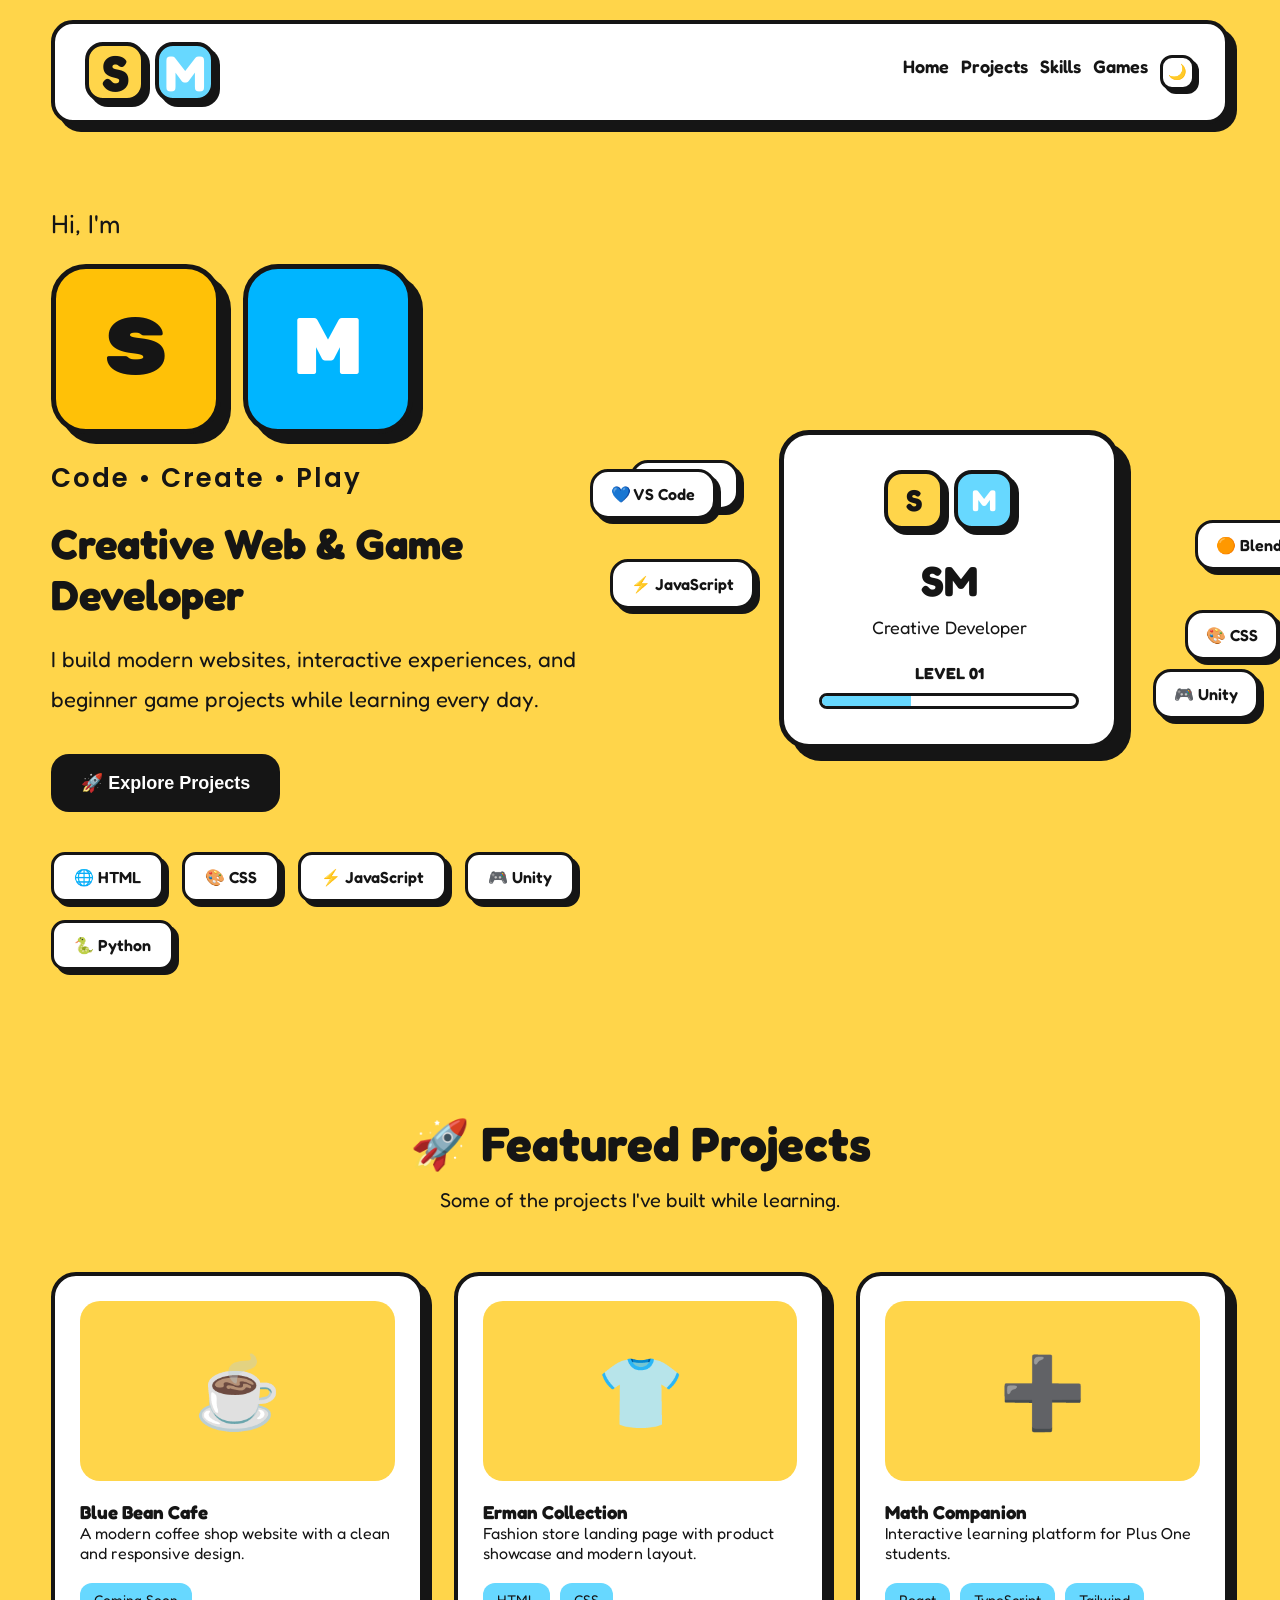
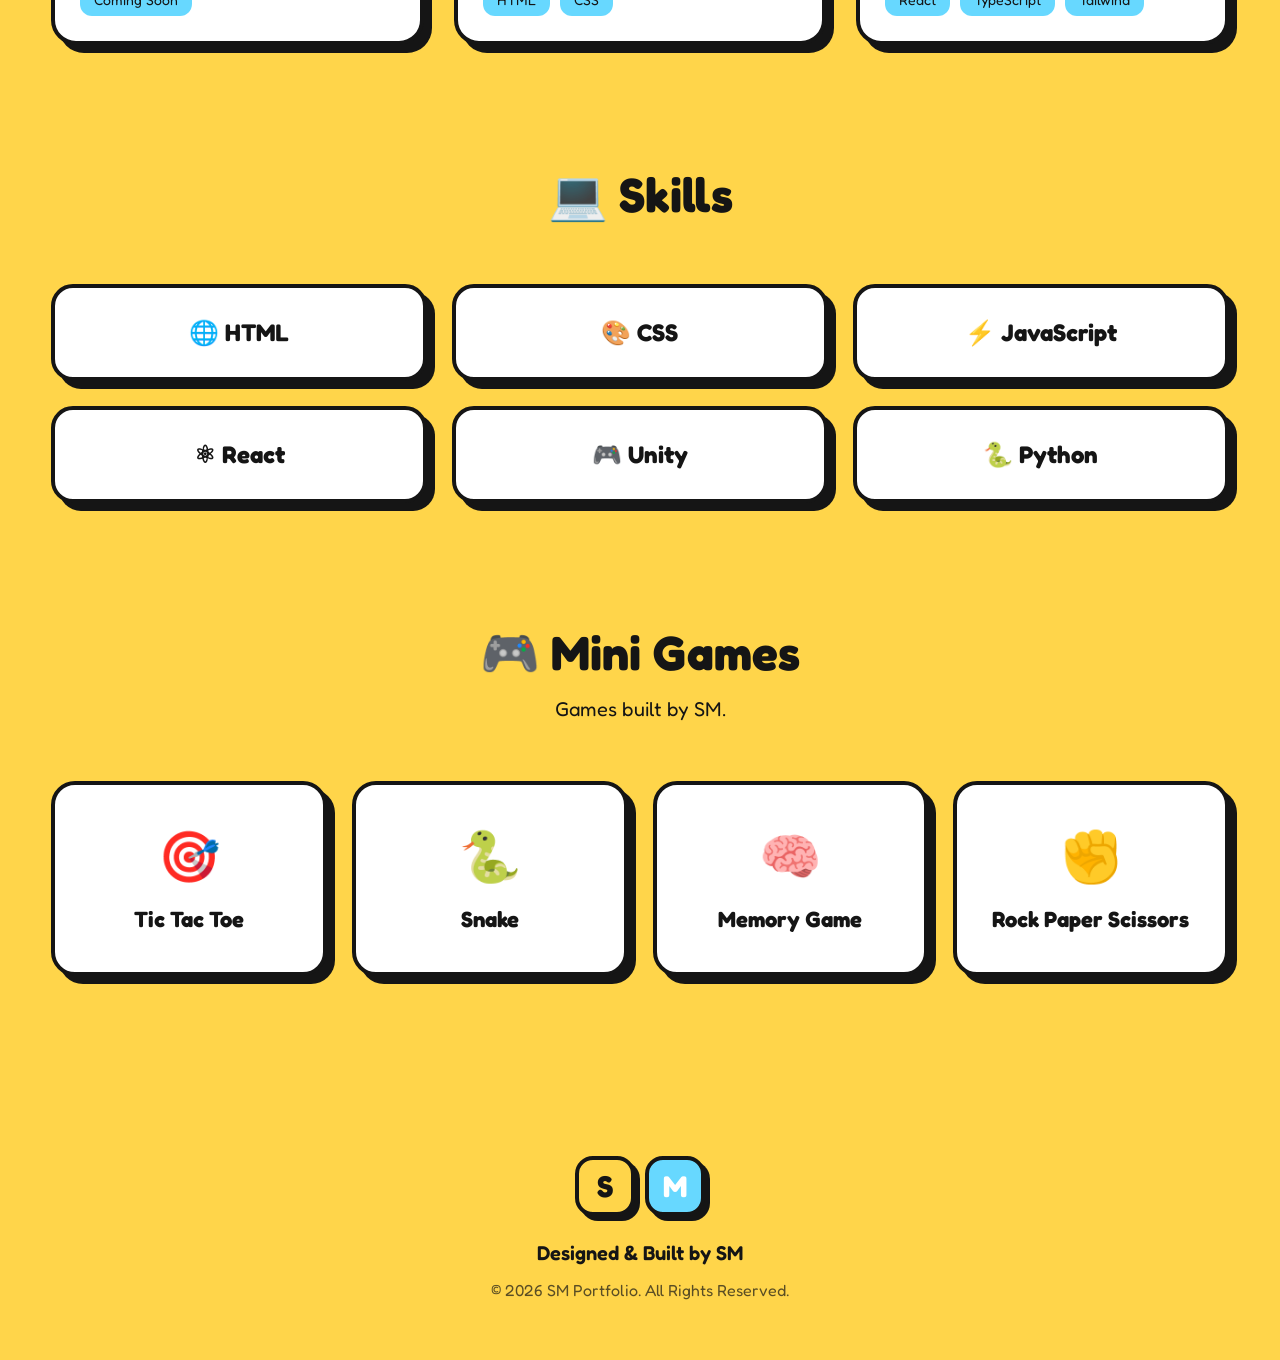
==== index.html @ 22389bac "Add files via upload" ====
<!DOCTYPE html>
<html lang="en">

<head>

    <meta charset="UTF-8">
    <meta name="viewport" content="width=device-width, initial-scale=1.0, maximum-scale=1.0, user-scalable=no">

    <title>SM</title>

    <link rel="icon" type="image/png" sizes="32x32" href="assets/images/logo (1).png">

    <!-- Google Font -->
    <link rel="preconnect" href="https://fonts.googleapis.com">

<link rel="preconnect" href="https://fonts.gstatic.com" crossorigin>

<link href="https://fonts.googleapis.com/css2?family=Rubik+Mono+One&family=Poppins:wght@400;500;600;700&display=swap" rel="stylesheet">

    <!-- CSS -->
    <link rel="stylesheet" href="css/style.css">

</head>

<body>

    <!-- =========================
         NAVBAR
    ========================== -->

    <header>

        <nav class="navbar">

            <div class="logo">

                <div class="logo-letter yellow-box">
                    S
                </div>

                <div class="logo-letter blue-box">
                    M
                </div>

            </div>

            <ul class="nav-links">
                <!-- Dark Mode Toggle Button -->
                <li><a href="#home">Home</a></li>

                <li><a href="#projects">Projects</a></li>

                <li><a href="#skills">Skills</a></li>

                <li><a href="#games">Games</a></li>

                <li><button id="dark-mode-toggle" class="dark-toggle-btn">🌙</button></li>
            </ul>

        </nav>

    </header>

    <!-- =========================
         HERO
    ========================== -->

    <section id="home" class="hero">

        <!-- LEFT -->

        <div class="hero-left">

            <p class="hello">
                  Hi, I'm
            </p>

            <div class="hero-logo">

    <div class="logo-box logo-s">
        S
    </div>

    <div class="logo-box logo-m">
        M
    </div>

</div>

<p class="brand-tagline">
    Code • Create • Play
</p>

            <h2>
                Creative Web & Game Developer
            </h2>

            <p class="hero-text">

                I build modern websites,
                interactive experiences,
                and beginner game projects
                while learning every day.

            </p>

            <div class="hero-buttons">

                <button class="primary-btn">

                    🚀 Explore Projects

                </button>

            </div>

            <!-- Skill Badges -->

            <div class="skill-badges">

                <div class="badge">
                    🌐 HTML
                </div>

                <div class="badge">
                    🎨 CSS
                </div>

                <div class="badge">
                    ⚡ JavaScript
                </div>

                <div class="badge">
                    🎮 Unity
                </div>

                <div class="badge">
                    🐍 Python
                </div>

            </div>

        </div>

        <!-- RIGHT -->

        <div class="hero-right">

            <!-- PLAYER CARD -->

            <div class="player-card">

                <div class="player-logo">

                    <div class="logo">

                        <div class="logo-letter yellow-box">
                            S
                        </div>

                        <div class="logo-letter blue-box">
                            M
                        </div>

                    </div>

                </div>

                <h2>SM</h2>

                <p>
                    Creative Developer
                </p>

                <div class="xp">

                    <span>LEVEL 01</span>

                    <div class="xp-bar">

                        <div class="xp-fill"></div>

                    </div>

                </div>

            </div>

            <!-- Floating Tech -->

            <div class="floating-card html-card">
                🌐 HTML
            </div>

            <div class="floating-card css-card">
                🎨 CSS
            </div>

            <div class="floating-card js-card">
                ⚡ JavaScript
            </div>

            <div class="floating-card unity-card">
                🎮 Unity
            </div>

            <div class="floating-card blender-card">
                🟠 Blender
            </div>

            <div class="floating-card vscode-card">
                💙 VS Code
            </div>

        </div>

    </section>

        <!-- =========================
         PROJECTS
    ========================== -->

    <section id="projects" class="projects">

        <div class="section-title">

            <h2>🚀 Featured Projects</h2>

            <p>Some of the projects I've built while learning.</p>

        </div>

        <div class="project-grid">

            <div class="project-card">

                <div class="project-image">
                    ☕
                </div>

                <h3>Blue Bean Cafe</h3>

                <p>
                    A modern coffee shop website with a clean and responsive design.
                </p>

                <div class="tech-list">

                    <span>Coming Soon</span>

                </div>

            </div>

            <div class="project-card">

                <div class="project-image">
                    <a href="projects/erman-collection/index.html">👕</a>
                </div>

                <h3>Erman Collection</h3>

                <p>
                    Fashion store landing page with product showcase and modern layout.
                </p>

                <div class="tech-list">

                    <span>HTML</span>
                    <span>CSS</span>

                </div>

            </div>

            <div class="project-card">

                <div class="project-image">
                    <a href="https://plusone-hub-educatio-5rm9.bolt.host">➕</a>
                </div>

                <h3>Math Companion</h3>

                <p>
                    Interactive learning platform for Plus One students.
                </p>

                <div class="tech-list">

                    <span>React</span>
                    <span>TypeScript</span>
                    <span>Tailwind</span>

                </div>

            </div>

        </div>

    </section>


    <!-- =========================
         SKILLS
    ========================== -->

    <section id="skills" class="skills">

        <div class="section-title">

            <h2>💻 Skills</h2>

        </div>

        <div class="skills-grid">

            <div class="skill-box">🌐 HTML</div>

            <div class="skill-box">🎨 CSS</div>

            <div class="skill-box">⚡ JavaScript</div>

            <div class="skill-box">⚛ React</div>

            <div class="skill-box">🎮 Unity</div>

            <div class="skill-box">🐍 Python</div>

        </div>

    </section>


    <!-- =========================
         GAMES
    ========================== -->

    <section id="games" class="games">

        <div class="section-title">

            <h2>🎮 Mini Games</h2>

            <p>
                Games built by SM.
            </p>

        </div>

        <div class="games-grid">

            <div class="game-card">

                <a href="games/tic-tac-toe/index.html">🎯</a>

                <h3>Tic Tac Toe</h3>

            </div>

            <div class="game-card">

                <a href="games/Snake-Game/index.html">🐍</a>

                <h3>Snake</h3>

            </div>

            <div class="game-card">

                <a href="games/Memory-Game/index.html">🧠</a>

                <h3>Memory Game</h3>

            </div>

            <div class="game-card">

                <a href="games/Rock-paper/index.html">✊</a>

                <h3>Rock Paper Scissors</h3>

            </div>

        </div>

    </section>


    <!-- =========================
         FOOTER
    ========================== -->

    <footer>

        <div class="footer-logo">

            <div class="logo">

                <div class="logo-letter yellow-box">
                    S
                </div>

                <div class="logo-letter blue-box">
                    M
                </div>

            </div>

        </div>

        <p>

            Designed & Built by SM

        </p>

        <small>

            © 2026 SM Portfolio. All Rights Reserved.

        </small>

    </footer>


    <script src="/Portfolio/js/ script.js"></script>

</body>

</html>
---- css/style.css ----
/* ==========================================
   SM PORTFOLIO V2
   PART 1
========================================== */

/* GOOGLE FONT */

@import url('https://fonts.googleapis.com/css2?family=Fredoka:wght@400;500;600;700&display=swap');

/* RESET */

*{

    margin:0;

    padding:0;

    box-sizing:border-box;

}

html{

    scroll-behavior:smooth;

}

body{

    background:#FFD54A;

    font-family:"Fredoka",sans-serif;

    color:#151515;

    overflow-x:hidden;

}

/* LINKS */

a{

    text-decoration:none;

    color:inherit;

}

/* LISTS */

ul{

    list-style:none;

}

/* IMAGES */

img{

    width:100%;

    display:block;

}

/* ==========================================
   NAVBAR
========================================== */

header{

    width:100%;

    position:sticky;

    top:20px;

    z-index:1000;

}

.navbar{

    width:92%;

    margin:auto;

    background:#ffffff;

    border:4px solid #151515;

    border-radius:22px;

    padding:18px 30px;

    display:flex;

    justify-content:space-between;

    align-items:center;

    box-shadow:8px 8px 0 #151515;

}

.nav-links{

    display:flex;

    gap:35px;

}

.nav-links a{

    font-size:18px;

    font-weight:600;

    transition:.3s;

}

.nav-links a:hover{

    color:#00a8ff;

}

/* ==========================================
   LOGO
========================================== */

.logo{

    display:flex;

    gap:10px;

    align-items:center;

}

.logo-letter{

    width:60px;

    height:60px;

    border-radius:18px;

    border:4px solid #151515;

    display:flex;

    justify-content:center;

    align-items:center;

    font-size:30px;

    font-weight:700;

    transition:.35s;

    box-shadow:5px 5px 0 #151515;

}

.logo-letter:hover{

    transform:translateY(-6px) rotate(-6deg);

}

.yellow-box{

    background:#FFD54A;

}

.blue-box{

    background:#67D8FF;

    color: white;

}

/* ==========================================
   HERO
========================================== */

.hero{

    width:92%;

    margin:80px auto;

    display:grid;

    grid-template-columns:1fr 1fr;

    align-items:center;

    gap:60px;

    min-height:90vh;

}

.hello{

    font-size:26px;

    margin-bottom:15px;

}

.main-title{

    font-size:120px;

    line-height:1;

}

.yellow-text{

    color:#f4b400;

}

.blue-text{

    color:#00b8ff;

}

.hero h2{

    margin-top:20px;

    font-size:42px;

}

.hero-text{

    margin-top:20px;

    font-size:22px;

    line-height:1.8;

    max-width:600px;

}

/* BUTTON */

.primary-btn{

    margin-top:35px;

    padding:18px 30px;

    border:none;

    border-radius:18px;

    background:#151515;

    color:white;

    font-size:18px;

    font-weight:600;

    cursor:pointer;

    transition:.3s;

}

.primary-btn:hover{

    transform:translateY(-6px);

}

/* BADGES */

.skill-badges{

    display:flex;

    flex-wrap:wrap;

    gap:18px;

    margin-top:40px;

}

.badge{

    background:white;

    border:3px solid #151515;

    border-radius:14px;

    padding:12px 20px;

    font-weight:600;

    box-shadow:5px 5px 0 #151515;

    transition:.3s;

}

.badge:hover{

    transform:translateY(-6px);

}

/* HERO RIGHT */

.hero-right{

    position:relative;

    display:flex;

    justify-content:center;

    align-items:center;

}

/* ==========================================
   PLAYER CARD
========================================== */

.player-card{

    width:340px;

    background:#ffffff;

    border:5px solid #151515;

    border-radius:30px;

    padding:35px;

    text-align:center;

    box-shadow:12px 12px 0 #151515;

    animation:float 4s ease-in-out infinite;

}

.player-logo{

    display:flex;

    justify-content:center;

    margin-bottom:25px;

}

.player-card h2{

    font-size:42px;

    margin-bottom:10px;

}

.player-card p{

    font-size:18px;

    margin-bottom:25px;

}

/* XP BAR */

.xp{

    margin-top:25px;

}

.xp span{

    display:block;

    margin-bottom:10px;

    font-weight:700;

}

.xp-bar{

    width:100%;

    height:16px;

    border:3px solid #151515;

    border-radius:20px;

    overflow:hidden;

    background:#ffffff;

}

.xp-fill{

    width:35%;

    height:100%;

    background:#67D8FF;

}

/* ==========================================
   FLOATING TECH CARDS
========================================== */

.floating-card{

    position:absolute;

    background:white;

    border:3px solid #151515;

    border-radius:18px;

    padding:12px 18px;

    font-weight:600;

    box-shadow:5px 5px 0 #151515;

    animation:float 5s ease-in-out infinite;

    transition:.3s;

}

.floating-card:hover{

    transform:scale(1.08);

}

/* Positions */

.html-card{

    top:30px;

    left:-40px;

}

.css-card{

    top:180px;

    right:-50px;

    animation-delay:1s;

}

.js-card{

    bottom:140px;

    left:-60px;

    animation-delay:2s;

}

.unity-card{

    bottom:30px;

    right:-30px;

    animation-delay:1.5s;

}

.blender-card{

    top:90px;

    right:-90px;

    animation-delay:.5s;

}

.vscode-card{

    bottom:230px;

    left:-80px;

    animation-delay:2.5s;

}

/* ==========================================
   SECTION TITLE
========================================== */

.section-title{

    text-align:center;

    margin-bottom:60px;

}

.section-title h2{

    font-size:48px;

    margin-bottom:15px;

}

.section-title p{

    font-size:20px;

}

/* ==========================================
   PROJECTS
========================================== */

.projects{

    width:92%;

    margin:120px auto;

}

.project-grid{

    display:grid;

    grid-template-columns:repeat(3,1fr);

    gap:30px;

}

.project-card{

    background:white;

    border:4px solid #151515;

    border-radius:25px;

    padding:25px;

    box-shadow:8px 8px 0 #151515;

    transition:.35s;

}

.project-card:hover{

    transform:translateY(-10px);

}

.project-image{

    height:180px;

    border-radius:20px;

    background:#FFD54A;

    display:flex;

    justify-content:center;

    align-items:center;

    font-size:70px;

    margin-bottom:20px;

}

.tech-list{

    display:flex;

    flex-wrap:wrap;

    gap:10px;

    margin-top:20px;

}

.tech-list span{

    background:#67D8FF;

    padding:8px 14px;

    border-radius:12px;

    font-size:14px;

}

/* ==========================================
   SKILLS
========================================== */

.skills{

    width:92%;

    margin:120px auto;

}

.skills-grid{

    display:grid;

    grid-template-columns:repeat(3,1fr);

    gap:25px;

}

.skill-box{

    background:white;

    border:4px solid #151515;

    border-radius:22px;

    padding:30px;

    text-align:center;

    font-size:24px;

    font-weight:700;

    box-shadow:8px 8px 0 #151515;

    transition:.3s;

}

.skill-box:hover{

    transform:translateY(-8px);

}

/* ==========================================
   GAMES
========================================== */

.games{

    width:92%;

    margin:120px auto;

}

.games-grid{

    display:grid;

    grid-template-columns:repeat(4,1fr);

    gap:25px;

}

.game-card{

    background:white;

    border:4px solid #151515;

    border-radius:24px;

    padding:40px 20px;

    text-align:center;

    font-size:50px;

    box-shadow:8px 8px 0 #151515;

    transition:.3s;

}

.game-card h3{

    font-size:22px;

    margin-top:20px;

}

.game-card:hover{

    transform:translateY(-10px);

}

/* ==========================================
   FOOTER
========================================== */

footer{

    margin-top:120px;

    padding:60px 20px;

    text-align:center;

}

.footer-logo{

    display:flex;

    justify-content:center;

    margin-bottom:25px;

}

footer p{

    font-size:20px;

    font-weight:600;

}

footer small{

    display:block;

    margin-top:15px;

    font-size:16px;

    opacity:.7;

}

/* ==========================================
   ANIMATION
========================================== */

@keyframes float{

    0%{

        transform:translateY(0);

    }

    50%{

        transform:translateY(-15px);

    }

    100%{

        transform:translateY(0);

    }

}

/* ==========================================
   RESPONSIVE
========================================== */

@media(max-width:900px){

    .hero{

        grid-template-columns:1fr;

        text-align:center;

    }

    .project-grid{

        grid-template-columns:1fr;

    }

    .skills-grid{

        grid-template-columns:1fr;

    }

    .games-grid{

        grid-template-columns:1fr;

    }

    .hero-right{

        margin-top:60px;

    }

}

/*==============================
NEW HERO LOGO
==============================*/

.hero-logo{

    display:flex;

    align-items:center;

    gap:22px;

    margin:25px 0;

}

.logo-box{

    width:170px;

    height:170px;

    border-radius:35px;

    border:5px solid #151515;

    display:flex;

    justify-content:center;

    align-items:center;

    font-family:"Rubik Mono One",sans-serif;

    font-size:80px;

    box-shadow:10px 10px 0 #151515;

    transition:.35s;

    cursor:pointer;

}

.hero-logo:hover .logo-s{

    transform:translateY(-12px) rotate(-8deg);

}

.hero-logo:hover .logo-m{

    transform:translateY(-12px) rotate(8deg);

}

.hero-logo:hover .logo-lightning{

    transform:scale(1.25);

}

.logo-s{

    background:#FFC107;

    color:#151515;

}

.logo-m{

    background:#00B5FF;

    color:white;

}

.brand-tagline{

    font-family:"Poppins",sans-serif;

    font-size:26px;

    font-weight:600;

    margin-top:15px;

    letter-spacing:2px;

}

/*==============================
LIGHTNING
==============================*/

.logo-lightning{

    font-size:70px;

    color:#ff9800;

    animation:lightning 1.8s infinite;

    user-select:none;

}

@keyframes lightning{

    0%{

        transform:translateY(0) rotate(0deg);

    }

    25%{

        transform:translateY(-8px) rotate(-8deg);

    }

    50%{

        transform:translateY(0) scale(1.15);

    }

    75%{

        transform:translateY(-6px) rotate(8deg);

    }

    100%{

        transform:translateY(0);

    }

}

@media (max-width: 900px) {
    /* Pin the navbar to the bottom of the screen on mobile */
    header {
        position: fixed;
        bottom: 15px;
        top: auto;
        width: 100%;
        z-index: 1000;
    }

    .navbar {
        width: 90%;
        padding: 8px 16px !important; /* Reduces top and bottom spacing */
        min-height: unset !important;
        flex-direction: row;
        justify-content: space-around;
        box-shadow: 4px 4px 0 #151515;
    }

    .nav-links {
        gap: 20px;
    }

    .nav-links a {
        font-size: 16px;
    }

    /* Scale down main hero titles for smaller screens */
    .main-title {
        font-size: 64px;
    }

    .hero h2 {
        font-size: 32px;
    }

    .hero-text {
        font-size: 18px;
    }

    .logo-box {
        width: 120px;
        height: 120px;
        font-size: 55px;
        border-radius: 25px;
        box-shadow: 6px 6px 0 #151515;
    }

    .hero-logo {
        gap: 12px;
        justify-content: center;
    }

    .logo-lightning {
        font-size: 45px;
    }
}

/* ==========================================
   DARK MODE STYLES
   ========================================== */

/* The switch button */
.dark-toggle-btn {
    background: white;
    border: 3px solid #151515;
    border-radius: 12px;
    width: 40px;
    height: 40px;
    font-size: 18px;
    cursor: pointer;
    display: flex;
    justify-content: center;
    align-items: center;
    box-shadow: 4px 4px 0 #151515;
    transition: .3s;
}

.dark-toggle-btn:hover {
    transform: translateY(-3px);
}

/* Colors when Dark Mode is active */
body.dark-mode {
    background: #151515;
    color: #ffffff;
}

/* Change card backgrounds and text colors in dark mode */
body.dark-mode .navbar,
body.dark-mode .project-card,
body.dark-mode .skill-box,
body.dark-mode .game-card,
body.dark-mode .player-card,
body.dark-mode .badge,
body.dark-mode .floating-card,
body.dark-mode .dark-toggle-btn {
    background: #222222;
    color: #ffffff;
    border-color: #ffffff;
    box-shadow: 8px 8px 0 #ffffff;
}

body.dark-mode .xp-bar {
    background: #222222;
    border-color: #ffffff;
}

body.dark-mode .logo-box {
    border-color: white !important; /* Change this to any color code you like */
    box-shadow: 8px 8px 0 white !important;
}

body.dark-mode .logo-letter {
    border-color: #ffffff !important;
    box-shadow: 4px 4px 0 #ffffff !important;
}

body.dark-mode .primary-btn {
    background-color: white;
    color: black;
}

/* Fix mobile navbar shadow in dark mode if active */
@media (max-width: 900px) {
    body.dark-mode .navbar {
        box-shadow: 4px 4px 0 #ffffff;
    }
    body.dark-mode .dark-toggle-btn {
        box-shadow: 3px 3px 0 #ffffff;
    }
}

.navbar .logo-box, 
.navbar .logo-letter {
    width: 60px !important;
    height: 60px !important;
    font-size: 50px !important;
}

.navbar ul, 
.navbar .nav-links {
    gap: 12px !important; /* Reduces space between Home, Projects, etc. */
}

.navbar .dark-toggle-btn {
    width: 35px !important;
    height: 35px !important;
    font-size: 15px !important;
}
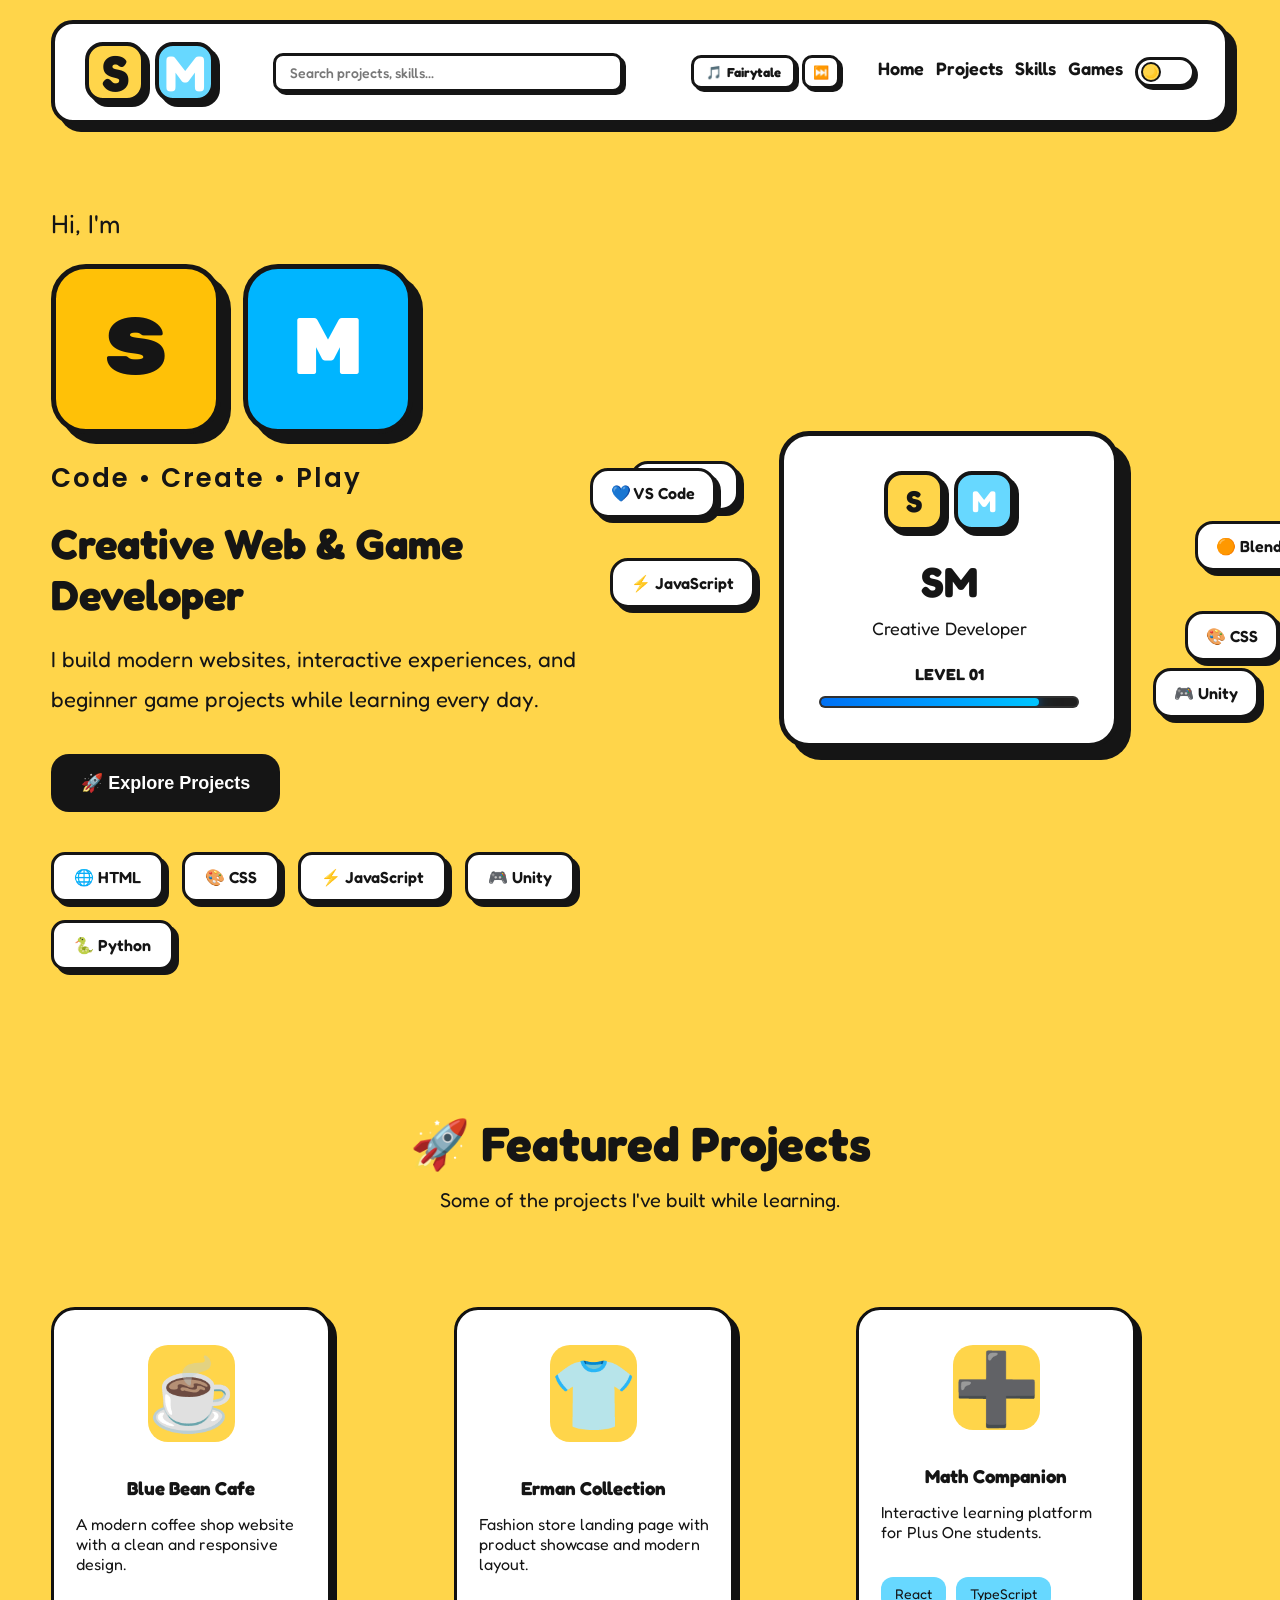
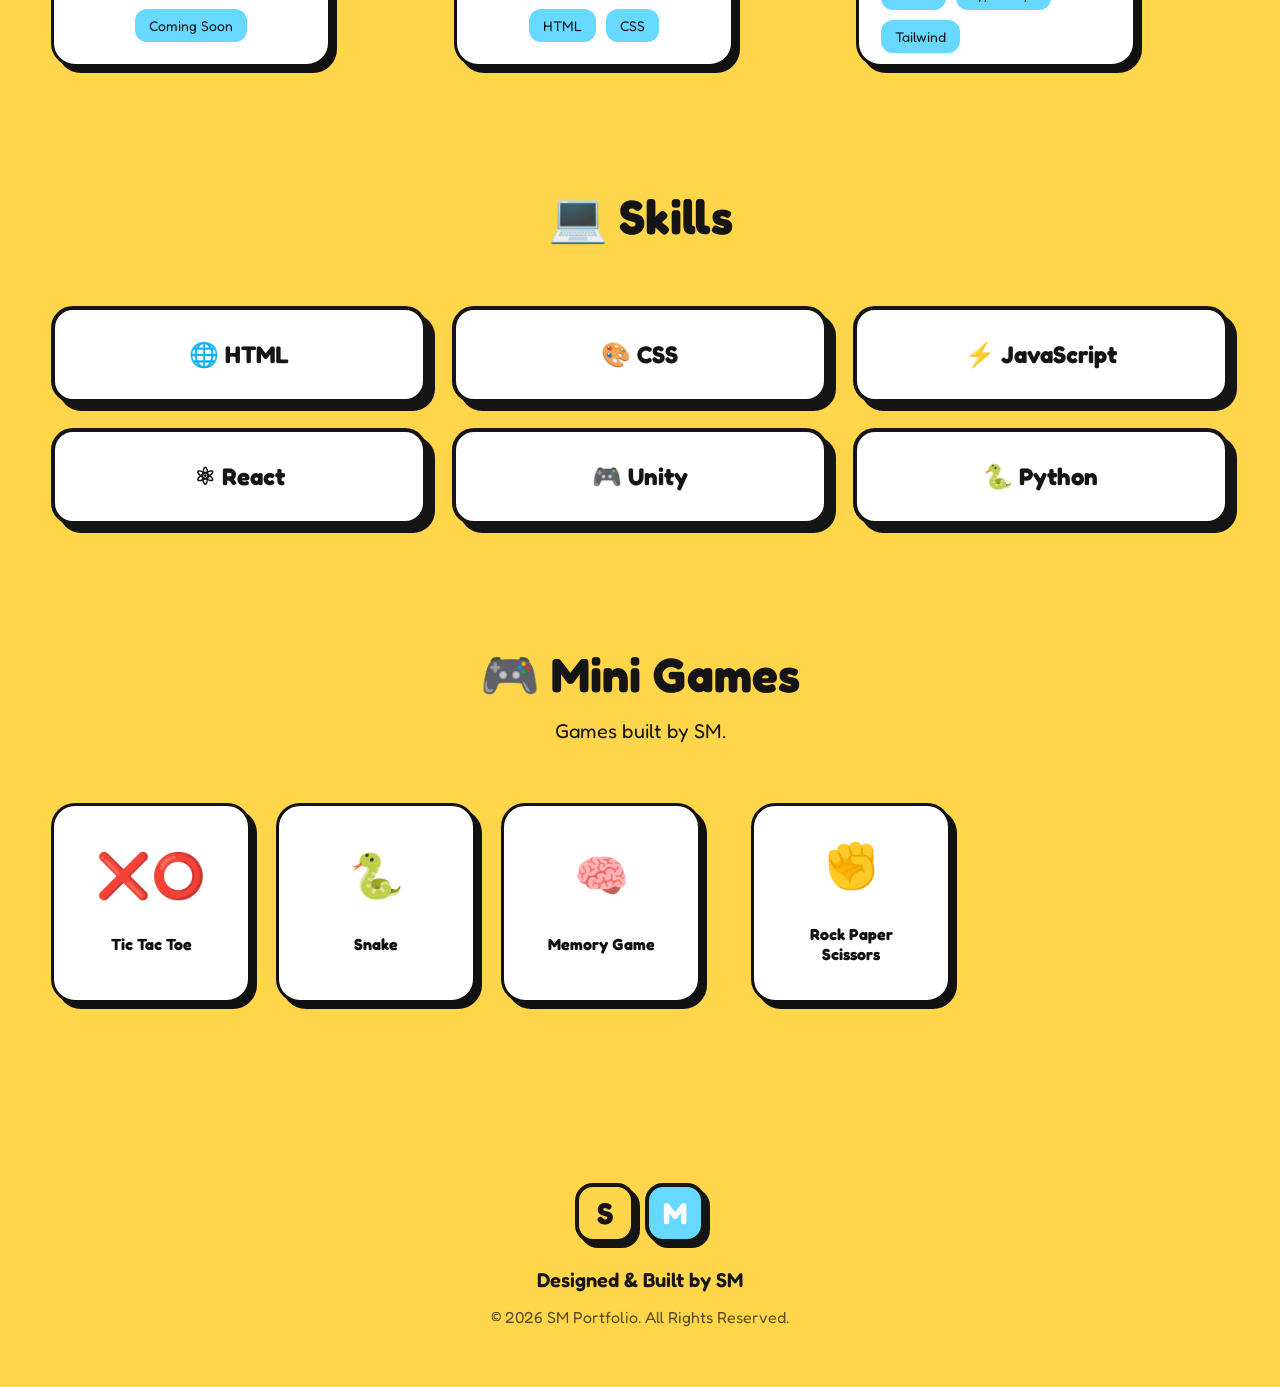
==== commit 4d0ad35a: "Add files via upload" ====
--- a/index.html
+++ b/index.html
@@ -24,13 +24,35 @@
 
 <body>
 
+    <!-- ==========================
+     LOADING SCREEN
+========================== -->
+
+<div id="loader">
+
+    <div class="loader-logo">
+
+        <div class="loader-box yellow-box">S</div>
+
+        <div class="loader-box blue-box">M</div>
+
+    </div>
+
+    <p class="loading-text">
+        Loading...
+    </p>
+
+</div>
+
+    <div class="scroll-progress"></div>
+
     <!-- =========================
          NAVBAR
     ========================== -->
 
     <header>
 
-        <nav class="navbar">
+        <nav class="navbar reveal">
 
             <div class="logo">
 
@@ -43,6 +65,19 @@
                 </div>
 
             </div>
+
+            <!-- Wrap them together at the very top of your header/nav -->
+<div class="mobile-top-cluster">
+    <div class="nav-search-container">
+        <input type="text" id="site-search" placeholder="Search projects, skills..." class="nav-search-input">
+    </div>
+
+    <!-- MUSIC PLAYER WIDGET -->
+    <div class="music-player-widget">
+        <button id="music-toggle-btn" class="music-btn" title="Play Music">🎵 <span id="current-song-name">Fairytale</span></button>
+        <button id="next-song-btn" class="music-next-btn" title="Next Song">⏭️</button>
+    </div>
+</div>
 
             <ul class="nav-links">
                 <!-- Dark Mode Toggle Button -->
@@ -54,7 +89,12 @@
 
                 <li><a href="#games">Games</a></li>
 
-                <li><button id="dark-mode-toggle" class="dark-toggle-btn">🌙</button></li>
+                <label class="switch-container" title="Toggle Dark Mode">
+    <input type="checkbox" id="dark-mode-toggle">
+    <span class="slider">
+        <span class="slider-icon">🌙</span>
+    </span>
+</label>
             </ul>
 
         </nav>
@@ -69,7 +109,7 @@
 
         <!-- LEFT -->
 
-        <div class="hero-left">
+        <div class="hero-left reveal">
 
             <p class="hello">
                   Hi, I'm
@@ -144,7 +184,7 @@
 
         <!-- RIGHT -->
 
-        <div class="hero-right">
+        <div class="hero-right reveal">
 
             <!-- PLAYER CARD -->
 
@@ -230,72 +270,72 @@
 
         </div>
 
-        <div class="project-grid">
-
-            <div class="project-card">
-
-                <div class="project-image">
-                    ☕
-                </div>
-
-                <h3>Blue Bean Cafe</h3>
-
-                <p>
-                    A modern coffee shop website with a clean and responsive design.
-                </p>
-
-                <div class="tech-list">
-
-                    <span>Coming Soon</span>
-
-                </div>
-
-            </div>
-
-            <div class="project-card">
-
-                <div class="project-image">
-                    <a href="projects/erman-collection/index.html">👕</a>
-                </div>
-
-                <h3>Erman Collection</h3>
-
-                <p>
-                    Fashion store landing page with product showcase and modern layout.
-                </p>
-
-                <div class="tech-list">
-
-                    <span>HTML</span>
-                    <span>CSS</span>
-
-                </div>
-
-            </div>
-
-            <div class="project-card">
-
-                <div class="project-image">
-                    <a href="https://plusone-hub-educatio-5rm9.bolt.host">➕</a>
-                </div>
-
-                <h3>Math Companion</h3>
-
-                <p>
-                    Interactive learning platform for Plus One students.
-                </p>
-
-                <div class="tech-list">
-
-                    <span>React</span>
-                    <span>TypeScript</span>
-                    <span>Tailwind</span>
-
-                </div>
-
-            </div>
-
-        </div>
+        <div class="project-grid reveal">
+
+    <div class="project-card reveal">
+
+        <div class="project-image">
+            ☕
+        </div>
+
+        <h3>Blue Bean Cafe</h3>
+
+        <p>
+            A modern coffee shop website with a clean and responsive design.
+        </p>
+
+        <div class="tech-list">
+
+            <span>Coming Soon</span>
+
+        </div>
+
+    </div>
+
+    <div class="project-card reveal">
+
+        <div class="project-image">
+            <a href="projects/erman-collection/index.html">👕</a>
+        </div>
+
+        <h3>Erman Collection</h3>
+
+        <p>
+            Fashion store landing page with product showcase and modern layout.
+        </p>
+
+        <div class="tech-list">
+
+            <span>HTML</span>
+            <span>CSS</span>
+
+        </div>
+
+    </div>
+
+    <div class="project-card reveal">
+
+        <div class="project-image">
+            <a href="https://plusone-hub-educatio-5rm9.bolt.host">➕</a>
+        </div>
+
+        <h3>Math Companion</h3>
+
+        <p>
+            Interactive learning platform for Plus One students.
+        </p>
+
+        <div class="tech-list">
+
+            <span>React</span>
+            <span>TypeScript</span>
+            <span>Tailwind</span>
+
+        </div>
+
+    </div>
+
+</div>
 
     </section>
 
@@ -312,7 +352,7 @@
 
         </div>
 
-        <div class="skills-grid">
+        <div class="skills-grid reveal">
 
             <div class="skill-box">🌐 HTML</div>
 
@@ -347,39 +387,33 @@
 
         </div>
 
-        <div class="games-grid">
-
-            <div class="game-card">
-
-                <a href="games/tic-tac-toe/index.html">🎯</a>
-
-                <h3>Tic Tac Toe</h3>
-
-            </div>
-
-            <div class="game-card">
-
-                <a href="games/Snake-Game/index.html">🐍</a>
-
-                <h3>Snake</h3>
-
-            </div>
-
-            <div class="game-card">
-
-                <a href="games/Memory-Game/index.html">🧠</a>
-
-                <h3>Memory Game</h3>
-
-            </div>
-
-            <div class="game-card">
-
-                <a href="games/Rock-paper/index.html">✊</a>
-
-                <h3>Rock Paper Scissors</h3>
-
-            </div>
+        <div class="games-grid reveal">
+
+            <div class="games-grid reveal">
+
+    <div class="game-card" onclick="openGameModal('Tic Tac Toe', 'games/tic-tac-toe/index.html')">
+    <div class="game-icon">❌⭕</div>
+    <h3>Tic Tac Toe</h3>
+</div>
+
+    <!-- Snake Game Card -->
+<div class="game-card" onclick="openGameModal('Snake Game', 'games/Snake-Game/index.html')">
+    <div class="game-icon">🐍</div> <!-- Icon added here -->
+    <h3>Snake</h3>                   <!-- Text label -->
+</div>
+
+    <!-- Memory Game Card -->
+<div class="game-card" onclick="openGameModal('Memory Game', 'games/Memory-Game/index.html')">
+    <div class="game-icon">🧠</div>
+    <h3>Memory Game</h3>
+</div>
+
+</div>
+            <!-- Rock Paper Scissors Game Card -->
+<div class="game-card" onclick="openGameModal('Rock Paper Scissors', 'games/Rock-paper/index.html')">
+    <div class="game-icon">✊</div>
+    <h3>Rock Paper Scissors</h3>
+</div>
 
         </div>
 
@@ -390,7 +424,7 @@
          FOOTER
     ========================== -->
 
-    <footer>
+    <footer class="reveal">
 
         <div class="footer-logo">
 
@@ -423,7 +457,24 @@
     </footer>
 
 
-    <script src="/Portfolio/js/ script.js"></script>
+    <script src="js/ script.js"></script>
+
+    <!-- GAME/APP MODAL CONTAINER -->
+<div id="game-modal" class="modal-overlay">
+    <div class="modal-content">
+        <div class="modal-header">
+            <span id="modal-title" class="modal-title">Game Title</span>
+            <div class="modal-actions">
+                <button id="modal-fullscreen-btn" class="modal-action-btn" title="Go Fullscreen">⛶</button>
+                <button id="modal-close-btn" class="modal-action-btn close-btn" title="Close">✕</button>
+            </div>
+        </div>
+        <div class="modal-body">
+            <!-- The HTML game/app will load inside this iframe -->
+            <iframe id="game-iframe" src="" title="App/Game Preview"></iframe>
+        </div>
+    </div>
+</div>
 
 </body>
 
--- a/css/style.css
+++ b/css/style.css
@@ -427,13 +427,47 @@
 
 }
 
+/* ==========================
+   XP BAR
+========================== */
+
+.xp-bar{
+
+    width:100%;
+    height:12px;
+
+    margin-top:12px;
+
+    border-radius:100px;
+
+    background:#1f1f1f;
+
+    overflow:hidden;
+
+    border:2px solid rgba(255,255,255,.08);
+
+}
+
 .xp-fill{
 
-    width:35%;
+    width:0%;
 
     height:100%;
 
-    background:#67D8FF;
+    border-radius:100px;
+
+    background:linear-gradient(
+        90deg,
+        #0070F3 0%,
+        #0099FF 50%,
+        #00C6FF 100%
+    );
+
+    box-shadow:
+        0 0 10px rgba(0,112,243,.6),
+        0 0 25px rgba(0,198,255,.5);
+
+    transition:width 1.8s ease;
 
 }
 
@@ -459,13 +493,19 @@
 
     animation:float 5s ease-in-out infinite;
 
-    transition:.3s;
+    transition:
+        transform .3s ease,
+        box-shadow .3s ease;
+
+    will-change:transform;
 
 }
 
 .floating-card:hover{
 
     transform:scale(1.08);
+
+    box-shadow:10px 10px 0 #151515;
 
 }
 
@@ -595,7 +635,8 @@
 
 .project-card:hover{
 
-    transform:translateY(-10px);
+    transform: translateY(-12px) rotate(-1deg);
+    box-shadow: 12px 12px 0 #151515;
 
 }
 
@@ -1119,6 +1160,10 @@
     box-shadow: 4px 4px 0 #ffffff !important;
 }
 
+body.dark-mode .yellow-box {
+    color: black;
+}
+
 body.dark-mode .primary-btn {
     background-color: white;
     color: black;
@@ -1152,3 +1197,803 @@
     font-size: 15px !important;
 }
 
+/*==============================
+HERO REVEAL ANIMATION
+==============================*/
+
+.reveal{
+    opacity:0;
+}
+
+.reveal.active{
+    animation: revealUp .8s ease forwards;
+}
+
+@keyframes revealUp{
+
+    from{
+        opacity:0;
+        transform:translateY(60px);
+    }
+
+    to{
+        opacity:1;
+        transform:translateY(0);
+    }
+
+}
+
+/* ==========================
+   HERO ENTRANCE
+========================== */
+
+.hero-left{
+
+    animation:slideLeft 1s ease;
+
+}
+
+.hero-right{
+
+    animation:slideRight 1s ease;
+
+}
+
+@keyframes slideLeft{
+
+    from{
+
+        opacity:0;
+        transform:translateX(-80px);
+
+    }
+
+    to{
+
+        opacity:1;
+        transform:translateX(0);
+
+    }
+
+}
+
+@keyframes slideRight{
+
+    from{
+
+        opacity:0;
+        transform:translateX(80px);
+
+    }
+
+    to{
+
+        opacity:1;
+        transform:translateX(0);
+
+    }
+
+}
+
+.skill-badges .badge{
+
+    opacity:0;
+
+    animation:popIn .5s forwards;
+
+}
+
+.skill-badges .badge:nth-child(1){animation-delay:.6s;}
+.skill-badges .badge:nth-child(2){animation-delay:.8s;}
+.skill-badges .badge:nth-child(3){animation-delay:1s;}
+.skill-badges .badge:nth-child(4){animation-delay:1.2s;}
+.skill-badges .badge:nth-child(5){animation-delay:1.4s;}
+
+@keyframes popIn{
+
+    from{
+
+        opacity:0;
+        transform:scale(.5);
+
+    }
+
+    to{
+
+        opacity:1;
+        transform:scale(1);
+
+    }
+
+}
+
+/*==============================
+SCROLL PROGRESS BAR
+==============================*/
+
+.scroll-progress{
+
+    position:fixed;
+
+    top:0;
+    left:0;
+
+    width:0%;
+
+    height:6px;
+
+    background:linear-gradient(
+        90deg,
+        #FFC107,
+        #00B5FF
+    );
+
+    z-index:9999;
+
+    transition:width .1s linear;
+
+}
+
+.nav-links a.active{
+
+    color:#00B5FF;
+
+    position:relative;
+
+}
+
+.nav-links a.active::after{
+
+    content:"";
+
+    position:absolute;
+
+    left:0;
+    bottom:-8px;
+
+    width:100%;
+    height:3px;
+
+    background:#00B5FF;
+
+    border-radius:20px;
+
+}
+
+/*==============================
+LOADING SCREEN
+==============================*/
+
+#loader{
+
+    position:fixed;
+
+    inset:0;
+
+    background:#FFD54A;
+
+    display:flex;
+
+    flex-direction:column;
+
+    justify-content:center;
+
+    align-items:center;
+
+    z-index:999999;
+
+    transition:opacity .8s ease,
+               visibility .8s ease;
+
+}
+
+body.dark-mode #loader{
+
+    background:#151515;
+
+}
+
+.loader-logo{
+
+    display:flex;
+
+    gap:22px;
+
+}
+
+.loader-box{
+
+    width:120px;
+
+    height:120px;
+
+    border-radius:28px;
+
+    border:5px solid #151515;
+
+    display:flex;
+
+    justify-content:center;
+
+    align-items:center;
+
+    font-family:"Rubik Mono One",sans-serif;
+
+    font-size:60px;
+
+    box-shadow:8px 8px 0 #151515;
+
+    animation:loaderBounce 1s infinite alternate;
+
+}
+
+.loader-box.blue-box{
+
+    animation-delay:.2s;
+
+}
+
+body.dark-mode .loader-box{
+
+    border-color:white;
+
+    box-shadow:8px 8px 0 white;
+
+}
+
+.loading-text{
+
+    margin-top:35px;
+
+    font-size:22px;
+
+    font-weight:700;
+
+    letter-spacing:4px;
+
+    animation:pulse 1.2s infinite;
+
+}
+
+.loader-hide{
+
+    opacity:0;
+
+    visibility:hidden;
+
+}
+
+@keyframes loaderBounce{
+
+    from{
+
+        transform:translateY(0);
+
+    }
+
+    to{
+
+        transform:translateY(-18px);
+
+    }
+
+}
+
+@keyframes pulse{
+
+    0%{
+
+        opacity:.4;
+
+    }
+
+    50%{
+
+        opacity:1;
+
+    }
+
+    100%{
+
+        opacity:.4;
+
+    }
+
+}
+
+/* ==========================================
+   NAVBAR SEARCH BAR STYLES
+   ========================================== */
+
+.navbar {
+    display: flex;
+    justify-content: space-between;
+    align-items: center;
+}
+
+.nav-search-container {
+    flex: 1;
+    max-width: 350px;
+    margin: 0 20px;
+}
+
+.nav-search-input {
+    width: 100%;
+    padding: 8px 14px;
+    background: #ffffff;
+    border: 3px solid #151515;
+    border-radius: 10px;
+    font-family: inherit;
+    font-size: 14px;
+    font-weight: 600;
+    color: #151515;
+    box-shadow: 3px 3px 0 #151515;
+    outline: none;
+    transition: 0.2s;
+}
+
+.nav-search-input:focus {
+    transform: translateY(-2px);
+    box-shadow: 5px 5px 0 #151515;
+}
+
+.nav-search-input::placeholder {
+    color: #777777;
+    font-weight: 500;
+}
+
+/* Dark mode compatibility for the search bar */
+body.dark-mode .nav-search-input {
+    background: #222222 !important;
+    color: #ffffff !important;
+    border-color: #ffffff !important;
+    box-shadow: 3px 3px 0 #ffffff !important;
+}
+
+body.dark-mode .nav-search-input:focus {
+    box-shadow: 5px 5px 0 #ffffff !important;
+}
+
+body.dark-mode .nav-search-input::placeholder {
+    color: #aaaaaa;
+}
+
+/* ==========================================
+   NEO-BRUTALIST TOGGLE SWITCH STYLES
+   ========================================== */
+
+.switch-container {
+    position: relative;
+    display: inline-block;
+    width: 60px;
+    height: 30px;
+    cursor: pointer;
+}
+
+.switch-container input {
+    opacity: 0;
+    width: 0;
+    height: 0;
+}
+
+.slider {
+    position: absolute;
+    cursor: pointer;
+    top: 0; left: 0; right: 0; bottom: 0;
+    background-color: #ffffff;
+    border: 3px solid #151515;
+    border-radius: 20px;
+    box-shadow: 3px 3px 0 #151515;
+    transition: 0.3s cubic-bezier(0.4, 0, 0.2, 1);
+}
+
+.slider-icon {
+    position: absolute;
+    content: "";
+    height: 20px;
+    width: 20px;
+    left: 3px;
+    bottom: 2px;
+    background-color: #FFD54A;
+    border: 2px solid #151515;
+    border-radius: 50%;
+    transition: 0.3s cubic-bezier(0.4, 0, 0.2, 1);
+    display: flex;
+    align-items: center;
+    justify-content: center;
+    font-size: 10px;
+}
+
+/* Checked state (Dark Mode Active) */
+input:checked + .slider {
+    background-color: #222222;
+    border-color: #ffffff;
+    box-shadow: 3px 3px 0 #ffffff;
+}
+
+input:checked + .slider .slider-icon {
+    transform: translateX(28px);
+    background-color: #151515;
+    border-color: #ffffff;
+}
+
+/* Dark mode compatibility for the switch container background */
+body.dark-mode .slider {
+    background-color: #222222;
+    border-color: #ffffff;
+    box-shadow: 3px 3px 0 #ffffff;
+}
+
+/* ==========================================
+   MUSIC PLAYER WIDGET STYLES
+   ========================================== */
+
+.music-player-widget {
+    display: flex;
+    align-items: center;
+    gap: 6px;
+    margin-left: 10px;
+}
+
+.music-btn, .music-next-btn {
+    background: #ffffff;
+    border: 3px solid #151515;
+    padding: 6px 12px;
+    border-radius: 10px;
+    font-family: inherit;
+    font-size: 13px;
+    font-weight: bold;
+    color: #151515;
+    cursor: pointer;
+    box-shadow: 3px 3px 0 #151515;
+    transition: 0.2s;
+    display: flex;
+    align-items: center;
+    gap: 5px;
+}
+
+.music-btn:hover, .music-next-btn:hover {
+    transform: translateY(-2px);
+    box-shadow: 5px 5px 0 #151515;
+    background: #FFD54A;
+}
+
+.music-next-btn {
+    padding: 6px 8px;
+}
+
+/* Dark mode compatibility */
+body.dark-mode .music-btn, 
+body.dark-mode .music-next-btn {
+    background: #222222 !important;
+    color: #ffffff !important;
+    border-color: #ffffff !important;
+    box-shadow: 3px 3px 0 #ffffff !important;
+}
+
+body.dark-mode .music-btn:hover, 
+body.dark-mode .music-next-btn:hover {
+    background: #ffffff !important;
+    color: #151515 !important;
+}
+
+/* ==========================================
+   NEO-BRUTALIST MODAL STYLES
+   ========================================== */
+
+.modal-overlay {
+    display: none; /* Hidden by default */
+    position: fixed;
+    top: 0;
+    left: 0;
+    width: 100%;
+    height: 100%;
+    background-color: rgba(21, 21, 21, 0.85); /* Dark transparent backdrop */
+    z-index: 1000;
+    justify-content: center;
+    align-items: center;
+    padding: 20px;
+}
+
+.modal-content {
+    background: #ffffff;
+    border: 4px solid #151515;
+    border-radius: 12px;
+    box-shadow: 8px 8px 0 #151515;
+    width: 100%;
+    max-width: 900px;
+    height: 80vh;
+    display: flex;
+    flex-direction: column;
+    overflow: hidden;
+    animation: modalPop 0.3s cubic-bezier(0.175, 0.885, 0.32, 1.275);
+}
+
+@keyframes modalPop {
+    0% { transform: scale(0.8); opacity: 0; }
+    100% { transform: scale(1); opacity: 1; }
+}
+
+.modal-header {
+    background: #FFD54A;
+    padding: 12px 20px;
+    border-bottom: 4px solid #151515;
+    display: flex;
+    justify-content: space-between;
+    align-items: center;
+}
+
+.modal-title {
+    font-size: 18px;
+    font-weight: bold;
+    color: #151515;
+}
+
+.modal-actions {
+    display: flex;
+    gap: 8px;
+}
+
+.modal-action-btn {
+    background: #ffffff;
+    border: 2px solid #151515;
+    border-radius: 6px;
+    width: 32px;
+    height: 32px;
+    font-weight: bold;
+    cursor: pointer;
+    box-shadow: 2px 2px 0 #151515;
+    display: flex;
+    align-items: center;
+    justify-content: center;
+    transition: 0.1s;
+}
+
+.modal-action-btn:hover {
+    transform: translateY(-2px);
+    box-shadow: 3px 3px 0 #151515;
+}
+
+.modal-action-btn.close-btn {
+    background: #FF5722;
+    color: #ffffff;
+}
+
+.modal-body {
+    flex-grow: 1;
+    background: #151515;
+}
+
+#game-iframe {
+    width: 100%;
+    height: 100%;
+    border: none;
+    background: #000000;
+}
+
+/* Fullscreen mode class applied via JS */
+.modal-content.fullscreen-mode {
+    max-width: 100% !important;
+    height: 100vh !important;
+    border: none !important;
+    border-radius: 0 !important;
+    box-shadow: none !important;
+}
+
+/* Dark mode support for modal header */
+body.dark-mode .modal-content {
+    background: #222222;
+    border-color: #ffffff;
+    box-shadow: 8px 8px 0 #ffffff;
+}
+
+body.dark-mode .modal-header {
+    background: #151515;
+    border-bottom-color: #ffffff;
+}
+
+body.dark-mode .modal-title {
+    color: #ffffff;
+}
+
+body.dark-mode .modal-action-btn {
+    background: #333333;
+    color: #ffffff;
+    border-color: #ffffff;
+    box-shadow: 2px 2px 0 #ffffff;
+}
+
+/* Perfect scaling for fixed-size games inside the modal */
+.modal-body {
+    display: flex;
+    justify-content: center;
+    align-items: center;
+    overflow: hidden; /* Hides any overflow from scaling */
+}
+
+#game-iframe {
+    width: 800px;  /* Matches your game's intended desktop layout width */
+    height: 700px; /* Matches your game's intended height */
+    border: none;
+    background: #ffffff;
+    transform: scale(0.7); /* Scales it down cleanly */
+    transform-origin: center center;
+}
+
+/* Ensure all game cards share a uniform, balanced size and style */
+.game-card, .project-card { /* Adjust selector to match your portfolio's card class */
+    background: #ffffff;
+    border: 3px solid #111;
+    border-radius: 20px;
+    padding: 25px;
+    width: 220px;
+    height: 220px;
+    display: flex;
+    flex-direction: column;
+    justify-content: center;
+    align-items: center;
+    gap: 15px;
+    box-shadow: 5px 5px 0px #111; /* Neobrutalist hard shadow style */
+    cursor: pointer;
+    transition: transform 0.1s ease, box-shadow 0.1s ease;
+}
+
+.game-card:hover {
+    transform: translate(-2px, -2px);
+    box-shadow: 7px 7px 0px #111;
+}
+
+.game-card {
+    background: #ffffff;
+    border: 3px solid #111;
+    border-radius: 24px;
+    width: 200px;
+    height: 200px;
+    display: flex;
+    flex-direction: column;
+    justify-content: center;
+    align-items: center;
+    gap: 12px;
+    box-shadow: 6px 6px 0px #111;
+    cursor: pointer;
+    transition: all 0.2s ease;
+}
+
+.game-card:hover {
+    transform: translate(-3px, -3px);
+    box-shadow: 9px 9px 0px #111;
+    background: #fffdf0;
+}
+
+.game-card:active {
+    transform: translate(2px, 2px);
+    box-shadow: 3px 3px 0px #111;
+}
+
+.game-card .game-icon {
+    font-size: 44px;
+    line-height: 1;
+    transition: transform 0.2s ease;
+}
+
+.game-card:hover .game-icon {
+    transform: translateY(-4px) scale(1.15) rotate(5deg);
+}
+
+.game-card h3 {
+    font-size: 16px;
+    font-weight: 700;
+    color: #111;
+}
+
+/* Restrict the icon sizing rules strictly to game cards */
+.games-section .game-card .game-icon, 
+.game-card .game-icon {
+    font-size: 44px;
+    line-height: 1;
+    margin-bottom: 5px; /* Keeps it safely inside the card padding */
+}
+
+
+.project-card {
+    position: relative;
+    background: #ffffff;
+    border: 3px solid #111;
+    border-radius: 24px;
+    width: 280px;
+    height: 360px; /* Uniform height for all three cards */
+    padding: 35px 22px 22px 22px;
+    margin-top: 35px;
+    display: flex;
+    flex-direction: column;
+    justify-content: space-between; /* Pushes tags to the bottom */
+    box-shadow: 6px 6px 0px #111;
+}
+
+.project-card .card-content h3 {
+    font-size: 18px;
+    font-weight: 700;
+    color: #111;
+    margin-bottom: 8px;
+}
+
+.project-card .card-content p {
+    font-size: 13px;
+    color: #555;
+    line-height: 1.4;
+}
+
+/* Footer area for the tags so they line up evenly */
+.project-card .card-footer {
+    display: flex;
+    flex-wrap: wrap;
+    gap: 6px;
+}
+
+/* Tag Pill Style */
+.project-card .tag {
+    background: #38bdf8;
+    color: #111;
+    font-size: 12px;
+    font-weight: 600;
+    padding: 6px 12px;
+    border-radius: 20px;
+    border: 2px solid #111;
+}
+
+/* On desktop, keep your layout looking normal */
+.mobile-top-cluster {
+    display: contents; /* Makes the wrapper invisible on desktop so items stay in your horizontal bar */
+}
+
+@media (max-width: 768px) {
+    /* On mobile, make the cluster appear at the absolute top */
+    .mobile-top-cluster {
+        display: flex;
+        flex-direction: column;
+        gap: 10px;
+        width: 100%;
+        order: -10; /* Forces it to the very beginning of the page flow */
+        margin-bottom: 15px;
+    }
+
+    /* Make sure your main container allows reordering */
+    body {
+        display: flex;
+        flex-direction: column;
+    }
+}
+
+@media (max-width: 768px) {
+    /* 1. Target your main navigation wrapper box */
+    .nav-container, .navbar, .nav-links { /* Use the exact class name of your main white wrapper box */
+        display: flex;
+        flex-wrap: wrap;
+        flex-direction: row;
+        justify-content: center;
+        align-items: center;
+    }
+
+    /* 2. Force the Search Bar to the very top */
+    .nav-search-container {
+        order: -3;
+        width: 100% !important;
+        display: flex;
+        justify-content: center;
+        margin-bottom: 8px;
+    }
+
+    /* 3. Force the Music Player right below the search bar */
+    .music-player-widget {
+        order: -2;
+        width: 100% !important;
+        display: flex;
+        justify-content: center;
+        margin-bottom: 12px;
+    }
+
+    /* 4. Keep your logo (SM) and links below them */
+    .logo-container { /* or whatever class your SM logo has */
+        order: -1;
+    }
+}
